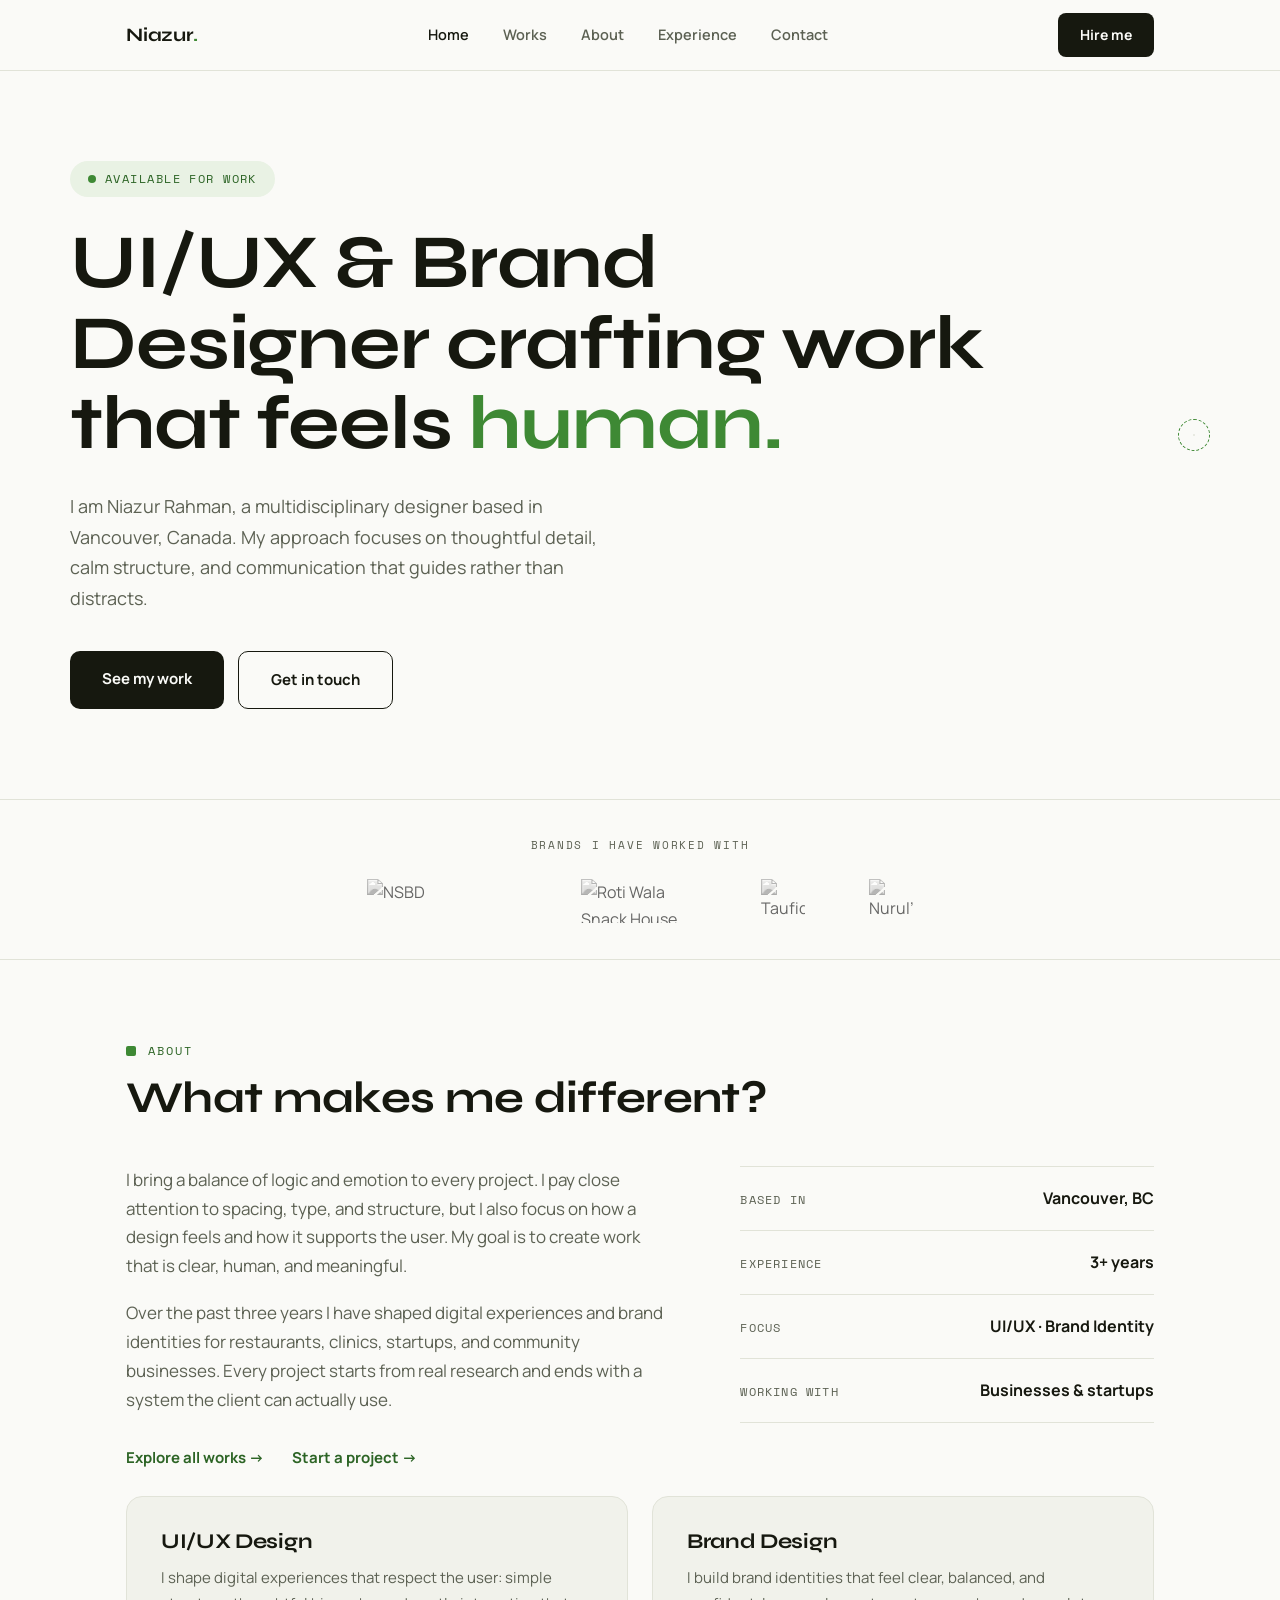
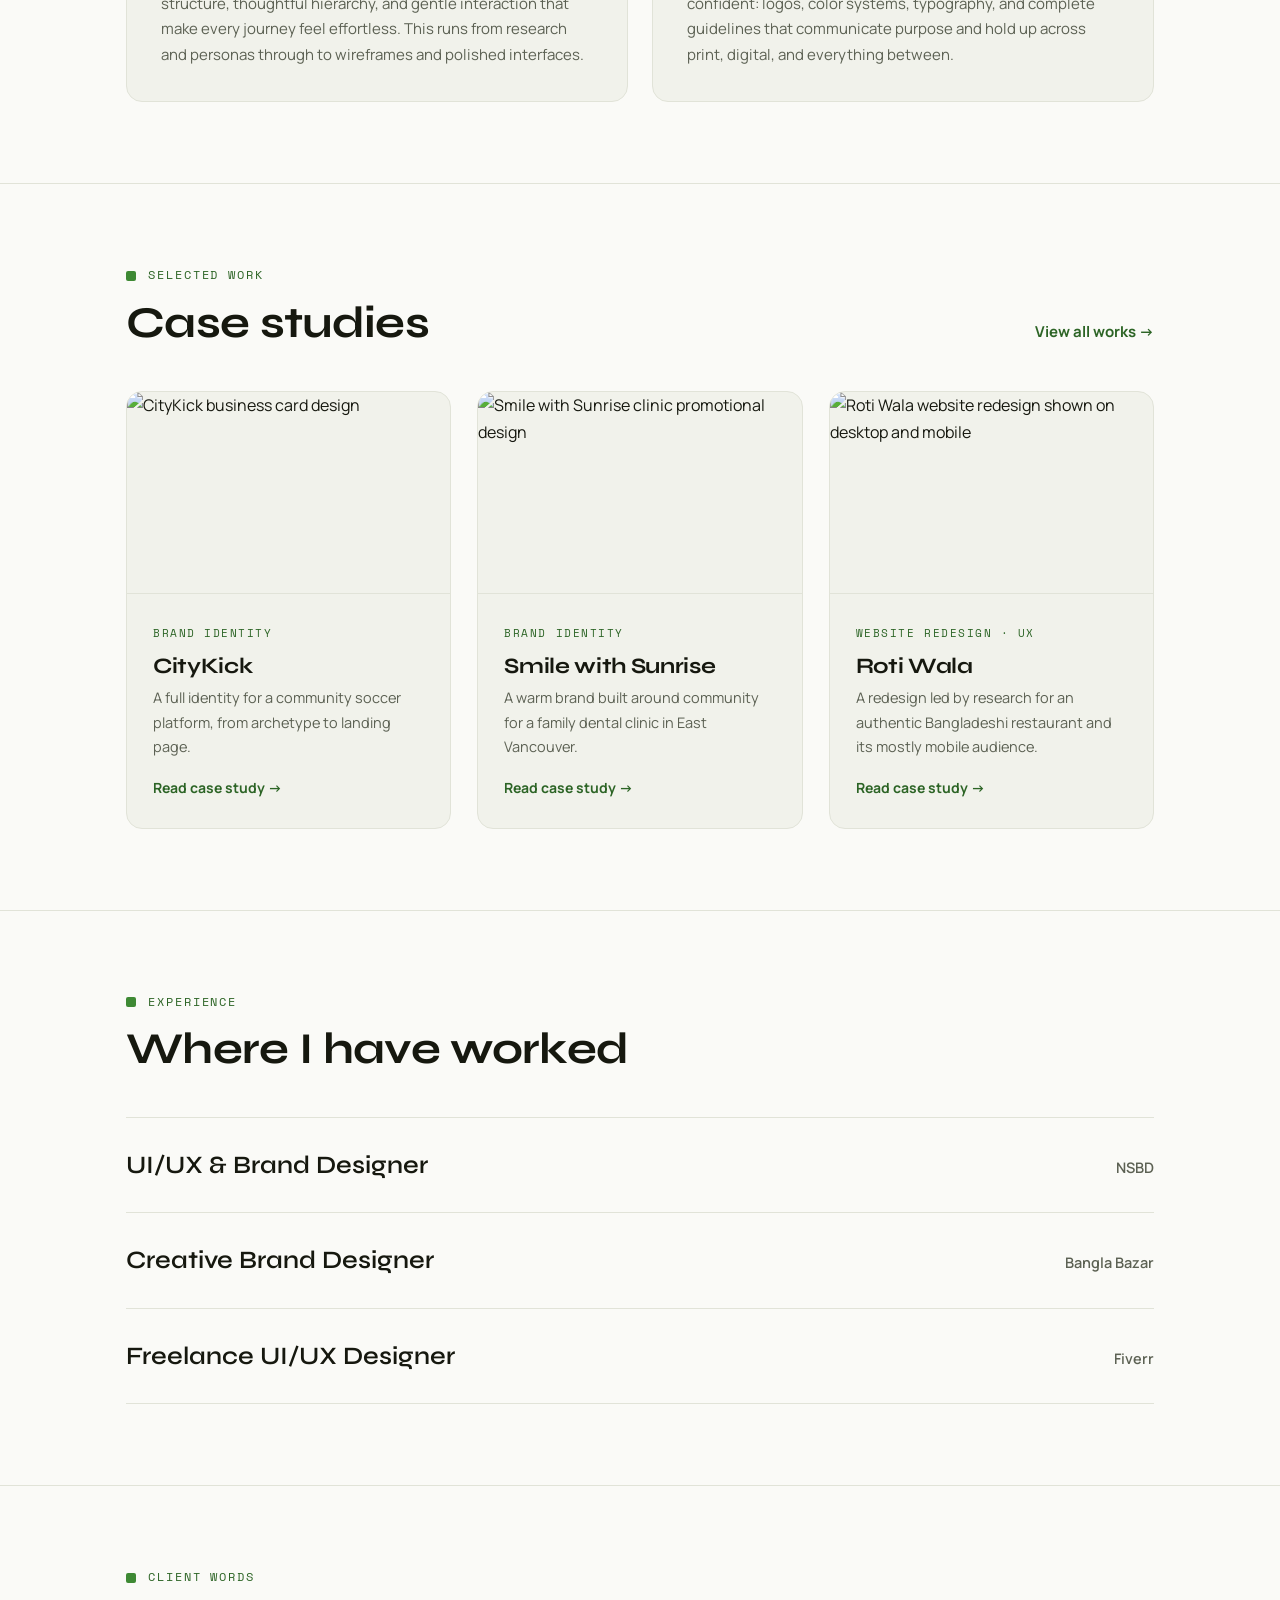
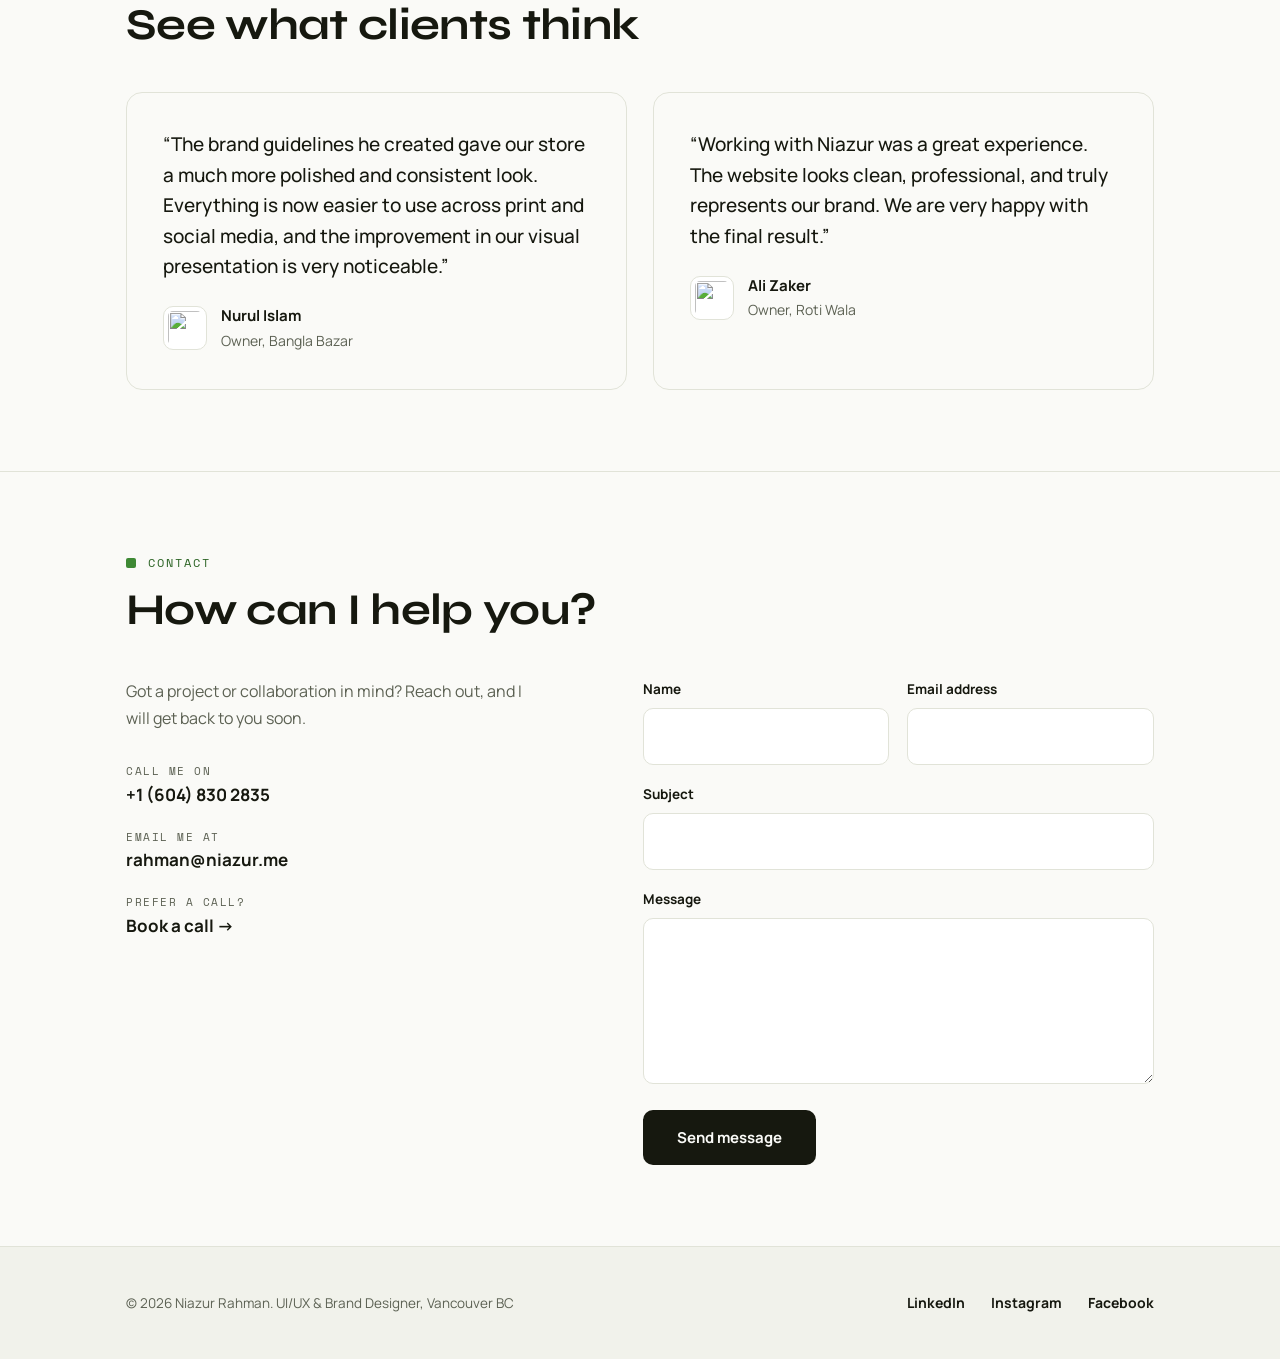
==== index.html @ 3a966906 "Add files via upload" ====
<!DOCTYPE html>
<html lang="en" class="no-js">
<head>
<meta charset="UTF-8">
<meta name="viewport" content="width=device-width, initial-scale=1.0">
<title>Niazur Rahman | UI/UX and Brand Designer in Vancouver</title>
<meta name="description" content="Niazur Rahman is a multidisciplinary designer in Vancouver, Canada, working on brand identity, UI/UX design, and websites for businesses and startups.">
<link rel="canonical" href="https://niazur.me/">
<meta name="theme-color" content="#FAFAF7">

<meta property="og:type" content="website">
<meta property="og:url" content="https://niazur.me/">
<meta property="og:title" content="Niazur Rahman | UI/UX and Brand Designer in Vancouver">
<meta property="og:description" content="Niazur Rahman is a multidisciplinary designer in Vancouver, Canada, working on brand identity, UI/UX design, and websites for businesses and startups.">
<meta property="og:image" content="https://niazur.me/portrait.jpg">
<meta name="twitter:card" content="summary_large_image">

<link rel="icon" href="favicon.svg" type="image/svg+xml">
<link rel="preconnect" href="https://fonts.googleapis.com">
<link rel="preconnect" href="https://fonts.gstatic.com" crossorigin>
<link href="https://fonts.googleapis.com/css2?family=Syne:wght@600;700&family=Manrope:wght@400;500;600;700&family=Space+Mono&display=swap" rel="stylesheet">
<link rel="stylesheet" href="styles.css">
<script>document.documentElement.className=document.documentElement.className.replace('no-js','js');</script>
</head>
<body>

<a class="skip-link" href="#main">Skip to content</a>

<header>
  <div class="wrap nav">
    <a class="logo" href="index.html">Niazur<span>.</span></a>
    <nav aria-label="Main">
      <ul class="nav-links" id="navLinks">
        <li><a href="index.html" aria-current="page">Home</a></li>
        <li><a href="works.html">Works</a></li>
        <li><a href="#about">About</a></li>
        <li><a href="#experience">Experience</a></li>
        <li><a href="#contact">Contact</a></li>
      </ul>
    </nav>
    <a class="nav-cta" href="#contact">Hire me</a>
    <button class="menu-btn" id="menuBtn" type="button" aria-expanded="false" aria-controls="navLinks">Menu</button>
  </div>
</header>

<main id="main">
  <!-- Hero -->
  <div class="hero wrap">
    <div class="hero-grid">
      <div>
        <span class="status"><span class="dot"></span>Available for work</span>
        <h1>UI/UX &amp; Brand Designer crafting work that feels <span class="accent">human.</span></h1>
        <p class="tagline">I am Niazur Rahman, a multidisciplinary designer based in Vancouver, Canada. My approach focuses on thoughtful detail, calm structure, and communication that guides rather than distracts.</p>
        <div class="hero-actions">
          <a class="btn btn-solid" href="#work">See my work</a>
          <a class="btn btn-ghost" href="#contact">Get in touch</a>
        </div>
      </div>
      <div class="portrait-ring reveal">
        <div class="portrait-frame">
          <img src="portrait.jpg" width="800" height="800" alt="Portrait of Niazur Rahman" fetchpriority="high" decoding="async">
        </div>
      </div>
    </div>
  </div>

  <!-- Clients -->
  <div class="clients">
    <div class="wrap">
      <p>Brands I have worked with</p>
      <div class="logo-row">
        <img src="logo-nsbd.png" width="1162" height="168" alt="NSBD" loading="lazy" decoding="async">
        <img src="logo-rotiwala.jpg" width="1600" height="602" alt="Roti Wala Snack House and Caf&eacute;" loading="lazy" decoding="async">
        <img src="logo-taufiq.jpg" width="2048" height="2048" alt="Taufiq Aviation International" loading="lazy" decoding="async">
        <img src="logo-nurul.jpg" width="924" height="924" alt="Nurul&rsquo;s Bangla Cuisine" loading="lazy" decoding="async">
      </div>
    </div>
  </div>

  <!-- About -->
  <section id="about">
    <div class="wrap">
      <span class="label">About</span>
      <div class="section-head"><h2>What makes me different?</h2></div>
      <div class="about-grid reveal">
        <div>
          <p class="body">I bring a balance of logic and emotion to every project. I pay close attention to spacing, type, and structure, but I also focus on how a design feels and how it supports the user. My goal is to create work that is clear, human, and meaningful.</p>
          <p class="body">Over the past three years I have shaped digital experiences and brand identities for restaurants, clinics, startups, and community businesses. Every project starts from real research and ends with a system the client can actually use.</p>
          <div class="about-links">
            <a class="text-link" href="works.html">Explore all works &rarr;</a>
            <a class="text-link" href="#contact">Start a project &rarr;</a>
          </div>
        </div>
        <ul class="fact-list">
          <li><span class="k">Based in</span><span class="v">Vancouver, BC</span></li>
          <li><span class="k">Experience</span><span class="v">3+ years</span></li>
          <li><span class="k">Focus</span><span class="v">UI/UX &middot; Brand Identity</span></li>
          <li><span class="k">Working with</span><span class="v">Businesses &amp; startups</span></li>
        </ul>
      </div>
      <div class="svc-grid reveal">
        <div class="svc">
          <h3>UI/UX Design</h3>
          <p>I shape digital experiences that respect the user: simple structure, thoughtful hierarchy, and gentle interaction that make every journey feel effortless. This runs from research and personas through to wireframes and polished interfaces.</p>
        </div>
        <div class="svc">
          <h3>Brand Design</h3>
          <p>I build brand identities that feel clear, balanced, and confident: logos, color systems, typography, and complete guidelines that communicate purpose and hold up across print, digital, and everything between.</p>
        </div>
      </div>
    </div>
  </section>

  <!-- Work -->
  <section id="work">
    <div class="wrap">
      <span class="label">Selected work</span>
      <div class="section-head">
        <h2>Case studies</h2>
        <a class="text-link" href="works.html">View all works &rarr;</a>
      </div>
      <div class="work-grid reveal">
        <a class="project" href="work-citykick.html">
          <img src="ck-card.jpg" width="936" height="576" alt="CityKick business card design" loading="lazy" decoding="async">
          <div class="info">
            <span class="type">Brand Identity</span>
            <h3>CityKick</h3>
            <p>A full identity for a community soccer platform, from archetype to landing page.</p>
            <span class="go">Read case study &rarr;</span>
          </div>
        </a>
        <a class="project" href="work-smile-with-sunrise.html">
          <img src="sw-use.jpg" width="936" height="576" alt="Smile with Sunrise clinic promotional design" loading="lazy" decoding="async">
          <div class="info">
            <span class="type">Brand Identity</span>
            <h3>Smile with Sunrise</h3>
            <p>A warm brand built around community for a family dental clinic in East Vancouver.</p>
            <span class="go">Read case study &rarr;</span>
          </div>
        </a>
        <a class="project" href="work-rotiwala.html">
          <img src="rw-home.jpg" width="1280" height="1024" alt="Roti Wala website redesign shown on desktop and mobile" loading="lazy" decoding="async">
          <div class="info">
            <span class="type">Website Redesign &middot; UX</span>
            <h3>Roti Wala</h3>
            <p>A redesign led by research for an authentic Bangladeshi restaurant and its mostly mobile audience.</p>
            <span class="go">Read case study &rarr;</span>
          </div>
        </a>
      </div>
    </div>
  </section>

  <!-- Experience -->
  <section id="experience">
    <div class="wrap">
      <span class="label">Experience</span>
      <div class="section-head"><h2>Where I have worked</h2></div>
      <ul class="xp-list reveal">
        <li>
          <span class="xp-role">UI/UX &amp; Brand Designer</span>
          <span class="xp-org">NSBD</span>
        </li>
        <li>
          <span class="xp-role">Creative Brand Designer</span>
          <span class="xp-org">Bangla Bazar</span>
        </li>
        <li>
          <span class="xp-role">Freelance UI/UX Designer</span>
          <span class="xp-org">Fiverr</span>
        </li>
      </ul>
    </div>
  </section>

  <!-- Testimonials -->
  <section id="testimonials">
    <div class="wrap">
      <span class="label">Client words</span>
      <div class="section-head"><h2>See what clients think</h2></div>
      <div class="quote-grid reveal">
        <figure class="quote">
          <blockquote>&ldquo;The brand guidelines he created gave our store a much more polished and consistent look. Everything is now easier to use across print and social media, and the improvement in our visual presentation is very noticeable.&rdquo;</blockquote>
          <figcaption class="who">
            <img src="logo-nurul.jpg" width="924" height="924" alt="" loading="lazy" decoding="async">
            <p><strong>Nurul Islam</strong>Owner, Bangla Bazar</p>
          </figcaption>
        </figure>
        <figure class="quote">
          <blockquote>&ldquo;Working with Niazur was a great experience. The website looks clean, professional, and truly represents our brand. We are very happy with the final result.&rdquo;</blockquote>
          <figcaption class="who">
            <img src="logo-rotiwala.jpg" width="1600" height="602" alt="" loading="lazy" decoding="async">
            <p><strong>Ali Zaker</strong>Owner, Roti Wala</p>
          </figcaption>
        </figure>
      </div>
    </div>
  </section>

  <!-- Contact -->
  <section id="contact">
    <div class="wrap">
      <span class="label">Contact</span>
      <div class="section-head"><h2>How can I help you?</h2></div>
      <div class="contact-grid reveal">
        <div class="contact-info">
          <p>Got a project or collaboration in mind? Reach out, and I will get back to you soon.</p>
          <dl>
            <div>
              <dt>Call me on</dt>
              <dd><a href="tel:+16048302835">+1 (604) 830 2835</a></dd>
            </div>
            <div>
              <dt>Email me at</dt>
              <dd><a href="mailto:rahman@niazur.me">rahman@niazur.me</a></dd>
            </div>
            <div>
              <dt>Prefer a call?</dt>
              <dd><a href="mailto:rahman@niazur.me?subject=Booking%20a%20call">Book a call &rarr;</a></dd>
            </div>
          </dl>
        </div>
        <form id="contactForm" action="https://formsubmit.co/rahman@niazur.me" method="POST">
          <input type="hidden" name="_subject" value="New message from niazur.me">
          <input type="hidden" name="_captcha" value="false">
          <input type="hidden" name="_template" value="table">
          <input type="hidden" name="_next" value="https://niazur.me/thanks.html">
          <div class="hp" aria-hidden="true">
            <label for="company">Leave this field empty</label>
            <input id="company" type="text" name="_honey" tabindex="-1" autocomplete="off">
          </div>
          <div class="form-row">
            <div class="field">
              <label for="name">Name</label>
              <input id="name" name="name" type="text" required autocomplete="name">
            </div>
            <div class="field">
              <label for="email">Email address</label>
              <input id="email" name="email" type="email" required autocomplete="email">
            </div>
          </div>
          <div class="field">
            <label for="subject">Subject</label>
            <input id="subject" name="subject" type="text" autocomplete="off">
          </div>
          <div class="field">
            <label for="message">Message</label>
            <textarea id="message" name="message" rows="5" required></textarea>
          </div>
          <button type="submit">Send message</button>
          <p class="form-note" role="status" aria-live="polite"></p>
        </form>
      </div>
    </div>
  </section>
</main>

<footer>
  <div class="wrap foot">
    <p class="small">&copy; 2026 Niazur Rahman. UI/UX &amp; Brand Designer, Vancouver BC</p>
    <ul class="socials">
      <li><a href="https://www.linkedin.com/in/niazur" target="_blank" rel="noopener">LinkedIn</a></li>
      <li><a href="https://www.instagram.com/niaz_raahman/" target="_blank" rel="noopener">Instagram</a></li>
      <li><a href="https://www.facebook.com/niazur.rahman.n" target="_blank" rel="noopener">Facebook</a></li>
    </ul>
  </div>
</footer>

<script type="application/ld+json">
{
  "@context": "https://schema.org",
  "@type": "Person",
  "name": "Niazur Rahman",
  "jobTitle": "UI/UX and Brand Designer",
  "url": "https://niazur.me/",
  "image": "https://niazur.me/portrait.jpg",
  "email": "mailto:rahman@niazur.me",
  "telephone": "+16048302835",
  "address": {
    "@type": "PostalAddress",
    "addressLocality": "Vancouver",
    "addressRegion": "BC",
    "addressCountry": "CA"
  },
  "sameAs": [
    "https://www.linkedin.com/in/niazur",
    "https://www.instagram.com/niaz_raahman/",
    "https://www.facebook.com/niazur.rahman.n"
  ]
}
</script>

<script src="main.js" defer></script>
</body>
</html>
---- styles.css ----
/* ============================================================
   Niazur Rahman, portfolio
   Palette derived from personal brand (green + deep ink)
   ============================================================ */
:root{
  --bg:        #FAFAF7;
  --surface:   #F1F2EB;
  --ink:       #16180F;
  --muted:     #5C6153;
  --green:     #3E8934;
  --green-ink: #2C6425;
  --green-soft:#E9F2E4;
  --line:      #E1E3D8;
  --max: 1140px;
  --pad: clamp(20px, 5vw, 56px);
  --header-h: 70px;
}

*{ margin:0; padding:0; box-sizing:border-box; }
html{ scroll-behavior:smooth; -webkit-text-size-adjust:100%; }
@media (prefers-reduced-motion: reduce){
  html{ scroll-behavior:auto; }
  *, *::before, *::after{ animation-duration:.01ms !important; transition-duration:.01ms !important; }
}

body{
  background:var(--bg);
  color:var(--ink);
  font-family:"Manrope", system-ui, sans-serif;
  font-size:16px;
  line-height:1.7;
  -webkit-font-smoothing:antialiased;
}
::selection{ background:var(--green); color:#fff; }
img{ max-width:100%; height:auto; display:block; }
a{ color:inherit; }
:focus-visible{ outline:2px solid var(--green); outline-offset:2px; border-radius:2px; }

h1,h2,h3{
  font-family:"Syne", system-ui, sans-serif;
  font-weight:700;
  line-height:1.06;
  letter-spacing:-0.015em;
  text-wrap:balance;
}

/* Anchor targets clear the sticky header */
[id]{ scroll-margin-top:calc(var(--header-h) + 18px); }

.wrap{ max-width:var(--max); margin:0 auto; padding-left:var(--pad); padding-right:var(--pad); }

.skip-link{
  position:absolute; left:-9999px; top:0; z-index:100;
  background:var(--ink); color:var(--bg); font-weight:700; font-size:14px;
  padding:12px 20px; border-radius:0 0 8px 0; text-decoration:none;
}
.skip-link:focus{ left:0; }

.label{
  font-family:"Space Mono", monospace;
  font-size:12px;
  letter-spacing:0.16em;
  text-transform:uppercase;
  color:var(--green-ink);
  display:flex; align-items:center; gap:12px;
}
.label::before{ content:""; width:10px; height:10px; background:var(--green); border-radius:2px; flex:none; }

/* ---------- Header ---------- */
header{
  position:sticky; top:0; z-index:50;
  background:rgba(250,250,247,.92);
  backdrop-filter:blur(10px);
  border-bottom:1px solid var(--line);
}
.nav{ display:flex; align-items:center; justify-content:space-between; height:var(--header-h); gap:20px; }
.logo{
  font-family:"Syne", sans-serif; font-weight:700; font-size:19px;
  text-decoration:none; letter-spacing:-0.01em;
}
.logo span{ color:var(--green); }
.nav-links{ display:flex; gap:34px; list-style:none; align-items:center; }
.nav-links a{
  text-decoration:none; font-size:14.5px; font-weight:600; color:var(--muted);
  transition:color .2s;
}
.nav-links a:hover, .nav-links a:focus-visible, .nav-links a[aria-current="page"]{ color:var(--ink); }
.nav-cta{
  font-size:14px; font-weight:700; text-decoration:none;
  background:var(--ink); color:var(--bg);
  padding:10px 22px; border-radius:8px;
  transition:background .2s;
}
.nav-cta:hover, .nav-cta:focus-visible{ background:var(--green-ink); }
.menu-btn{
  display:none; background:none; border:1.5px solid var(--ink); border-radius:8px;
  padding:8px 16px; font-family:"Space Mono", monospace; font-size:12px;
  letter-spacing:.1em; text-transform:uppercase; cursor:pointer; color:var(--ink);
}
@media (max-width: 860px){
  .nav-links, .nav-cta{ display:none; }
  .menu-btn{ display:block; }
  .nav-links.open{
    display:flex; flex-direction:column; align-items:stretch; gap:0;
    position:absolute; top:var(--header-h); left:0; right:0;
    background:var(--bg); border-bottom:1px solid var(--line);
    box-shadow:0 16px 32px rgba(22,24,15,.06);
  }
  .nav-links.open li{ border-top:1px solid var(--line); }
  .nav-links.open a{ display:block; padding:18px var(--pad); font-size:16px; color:var(--ink); }
}

/* ---------- Buttons & links ---------- */
.btn{
  display:inline-block; text-decoration:none; font-size:15px; font-weight:700;
  padding:15px 32px; border-radius:10px; transition:background .2s, color .2s, transform .15s;
}
.btn-solid{ background:var(--ink); color:var(--bg); }
.btn-solid:hover, .btn-solid:focus-visible{ background:var(--green-ink); }
.btn-ghost{ border:1.5px solid var(--ink); color:var(--ink); }
.btn-ghost:hover, .btn-ghost:focus-visible{ background:var(--ink); color:var(--bg); }
.text-link{
  font-weight:700; font-size:15px; text-decoration:none; color:var(--green-ink);
}
.text-link:hover, .text-link:focus-visible{ text-decoration:underline; text-underline-offset:4px; }

/* ---------- Hero (home) ---------- */
.hero{ padding:clamp(64px, 10vh, 120px) 0; }
.hero-grid{
  display:grid; grid-template-columns: 1.5fr auto; gap:clamp(36px,6vw,80px);
  align-items:center;
}
.status{
  display:inline-flex; align-items:center; gap:9px;
  font-family:"Space Mono", monospace; font-size:12px; letter-spacing:.12em; text-transform:uppercase;
  color:var(--green-ink); background:var(--green-soft);
  border-radius:999px; padding:8px 18px; margin-bottom:26px;
}
.status .dot{ width:8px; height:8px; border-radius:50%; background:var(--green); animation:pulse 2.4s infinite; }
@keyframes pulse{ 0%,100%{opacity:1} 50%{opacity:.35} }
.hero h1{ font-size:clamp(40px, 6.4vw, 76px); }
.hero h1 .accent{ color:var(--green); }
.hero .tagline{
  margin-top:26px; max-width:50ch; font-size:clamp(16px,1.6vw,18px); color:var(--muted);
}
.hero-actions{ margin-top:38px; display:flex; gap:14px; flex-wrap:wrap; }
.portrait-frame{
  position:relative;
  width:min(100%, 280px); aspect-ratio:1/1; flex:none;
  border-radius:50%; overflow:hidden;
  background:var(--green-soft); border:1px solid var(--line);
}
.portrait-frame img{
  position:absolute; inset:0; width:100%; height:100%;
  object-fit:cover; border-radius:50%;
}
.portrait-ring{
  position:relative; justify-self:center; align-self:center;
  margin-inline:auto; padding:14px;
  border-radius:50%; border:1.5px dashed var(--green);
}
@media (max-width: 860px){
  .hero-grid{ grid-template-columns:1fr; }
  .portrait-ring{ grid-row:1; }
  .portrait-frame{ width:min(52vw, 220px); }
}

/* ---------- Sections ---------- */
section{ padding:clamp(60px, 9vh, 110px) 0; border-top:1px solid var(--line); }
.section-head{ display:flex; align-items:baseline; justify-content:space-between; gap:24px; flex-wrap:wrap; margin-bottom:44px; }
.section-head h2{ font-size:clamp(28px,3.6vw,44px); margin-top:14px; }

/* ---------- Client logos ---------- */
.clients{ padding:36px 0; border-top:1px solid var(--line); }
.clients p{
  font-family:"Space Mono", monospace; font-size:11px; letter-spacing:.16em;
  text-transform:uppercase; color:var(--muted); text-align:center; margin-bottom:24px;
}
.logo-row{
  display:flex; justify-content:center; align-items:center; gap:clamp(28px,5vw,64px); flex-wrap:wrap;
}
.logo-row img{
  height:44px; width:auto; max-width:150px; object-fit:contain;
  filter:grayscale(1); opacity:.65; transition:filter .25s, opacity .25s;
}
.logo-row img:hover{ filter:none; opacity:1; }
/* Touch devices never hover, so show the logos as they are */
@media (hover: none){
  .logo-row img{ filter:none; opacity:.9; }
}

/* ---------- About ---------- */
.about-grid{ display:grid; grid-template-columns: 1.3fr 1fr; gap:clamp(36px,6vw,80px); align-items:start; }
.about-grid .body{ color:var(--muted); max-width:58ch; font-size:17px; }
.about-grid .body + .body{ margin-top:18px; }
.about-links{ margin-top:30px; display:flex; gap:28px; flex-wrap:wrap; }
.fact-list{ list-style:none; border-top:1px solid var(--line); }
.fact-list li{
  display:flex; justify-content:space-between; gap:16px; align-items:baseline;
  padding:18px 0; border-bottom:1px solid var(--line);
}
.fact-list .k{ font-family:"Space Mono", monospace; font-size:12px; letter-spacing:.1em; text-transform:uppercase; color:var(--muted); }
.fact-list .v{ font-weight:700; text-align:right; }
@media (max-width: 860px){ .about-grid{ grid-template-columns:1fr; } }

/* ---------- Services ---------- */
.svc-grid{ display:grid; grid-template-columns:1fr 1fr; gap:24px; margin-top:26px; }
.svc{
  background:var(--surface); border:1px solid var(--line); border-radius:16px; padding:34px;
}
.svc h3{ font-size:21px; margin-bottom:12px; }
.svc p{ font-size:15px; color:var(--muted); }
@media (max-width: 720px){ .svc-grid{ grid-template-columns:1fr; } }

/* ---------- Experience ---------- */
.xp-list{ list-style:none; border-top:1px solid var(--line); }
.xp-list li{
  display:grid; grid-template-columns: 1fr auto; gap:8px 24px; align-items:baseline;
  padding:26px 0; border-bottom:1px solid var(--line);
}
.xp-role{ font-family:"Syne", sans-serif; font-weight:600; font-size:clamp(19px,2.4vw,25px); }
.xp-org{ font-size:14.5px; color:var(--muted); font-weight:600; }

/* ---------- Work ---------- */
.work-grid{ display:grid; grid-template-columns:repeat(3, 1fr); gap:26px; }
.project{
  text-decoration:none; display:flex; flex-direction:column;
  background:var(--surface); border:1px solid var(--line); border-radius:16px; overflow:hidden;
  transition:transform .18s ease, box-shadow .18s ease;
}
.project:hover, .project:focus-visible{
  transform:translateY(-5px);
  box-shadow:0 18px 40px rgba(22,24,15,.08);
}
.project img{ aspect-ratio:16/10; object-fit:cover; object-position:top; width:100%; height:auto; border-bottom:1px solid var(--line); }
.project .info{ padding:24px 26px 28px; }
.project .type{
  font-family:"Space Mono", monospace; font-size:11px; letter-spacing:.14em;
  text-transform:uppercase; color:var(--green-ink);
}
.project h3{ margin-top:10px; font-size:22px; }
.project p{ margin-top:8px; font-size:14.5px; color:var(--muted); }
.project .go{ margin-top:16px; font-weight:700; font-size:14px; color:var(--green-ink); display:block; }
@media (max-width: 960px){ .work-grid{ grid-template-columns:1fr; } .project img{ aspect-ratio:16/8; } }

/* ---------- Testimonials ---------- */
.quote-grid{ display:grid; grid-template-columns:1fr 1fr; gap:26px; }
.quote{
  border:1px solid var(--line); border-radius:16px; padding:36px;
  display:flex; flex-direction:column; gap:22px; background:var(--bg);
}
.quote blockquote{ font-size:clamp(16.5px,1.8vw,19px); line-height:1.6; font-weight:500; }
.quote .who{ display:flex; align-items:center; gap:14px; }
.quote .who img{ width:44px; height:44px; border-radius:10px; object-fit:contain; background:#fff; border:1px solid var(--line); padding:4px; flex:none; }
.quote .who p{ font-size:14px; color:var(--muted); }
.quote .who strong{ display:block; color:var(--ink); font-size:15px; }
@media (max-width: 720px){ .quote-grid{ grid-template-columns:1fr; } }

/* ---------- Contact ---------- */
.contact-grid{ display:grid; grid-template-columns: 1fr 1.15fr; gap:clamp(36px,6vw,72px); }
.contact-info p{ color:var(--muted); max-width:42ch; }
.contact-info dl{ margin-top:30px; display:grid; gap:18px; }
.contact-info dt{
  font-family:"Space Mono", monospace; font-size:11px; letter-spacing:.14em;
  text-transform:uppercase; color:var(--muted);
}
.contact-info dd a{ text-decoration:none; font-size:17px; font-weight:700; }
.contact-info dd a:hover{ color:var(--green-ink); }
form{ display:grid; gap:18px; }
.field label{
  display:block; font-size:13.5px; font-weight:700; margin-bottom:7px;
}
.field input, .field textarea{
  width:100%; background:#fff; border:1px solid var(--line); border-radius:10px;
  padding:14px 16px; font:inherit; color:var(--ink);
}
.field textarea{ resize:vertical; min-height:120px; }
.field input:focus, .field textarea:focus{
  outline:2px solid var(--green); outline-offset:1px; border-color:var(--green);
}
.form-row{ display:grid; grid-template-columns:1fr 1fr; gap:18px; }
form button{
  justify-self:start; cursor:pointer; border:none; font:inherit; font-weight:700; font-size:15px;
  background:var(--ink); color:var(--bg); padding:15px 34px; border-radius:10px;
  transition:background .2s;
}
form button:hover, form button:focus-visible{ background:var(--green-ink); }
.form-note{ font-size:13.5px; color:var(--green-ink); font-weight:600; }
.form-note:empty{ display:none; }
.hp{ position:absolute; left:-9999px; width:1px; height:1px; overflow:hidden; }
@media (max-width: 860px){
  .contact-grid{ grid-template-columns:1fr; }
  .form-row{ grid-template-columns:1fr; }
}

/* ---------- Footer ---------- */
footer{ border-top:1px solid var(--line); background:var(--surface); padding:42px 0; }
.foot{ display:flex; justify-content:space-between; align-items:center; gap:20px; flex-wrap:wrap; }
.foot .small{ font-size:13.5px; color:var(--muted); }
.socials{ display:flex; gap:26px; list-style:none; }
.socials a{ text-decoration:none; font-size:14px; font-weight:700; }
.socials a:hover{ color:var(--green-ink); }

/* ---------- Case study pages ---------- */
.case-hero{ padding:clamp(56px,9vh,100px) 0 clamp(40px,6vh,64px); }
.case-hero h1{ font-size:clamp(36px,5.6vw,66px); margin-top:16px; max-width:18ch; }
.case-hero .intro{ margin-top:24px; max-width:62ch; font-size:clamp(16px,1.7vw,18.5px); color:var(--muted); }
.case-meta{
  margin-top:40px; display:grid; grid-template-columns:repeat(4, auto); gap:16px clamp(28px,5vw,72px);
  border-top:1px solid var(--line); border-bottom:1px solid var(--line); padding:22px 0;
  justify-content:start;
}
.case-meta .k{ font-family:"Space Mono", monospace; font-size:11px; letter-spacing:.14em; text-transform:uppercase; color:var(--muted); }
.case-meta .v{ font-weight:700; font-size:15px; margin-top:4px; }
@media (max-width: 720px){ .case-meta{ grid-template-columns:1fr 1fr; } }

.case-body{ padding:clamp(40px,6vh,72px) 0; border-top:none; }
.case-section{ margin-bottom:clamp(48px,7vh,80px); }
.case-section h2{ font-size:clamp(24px,3vw,34px); margin-bottom:18px; }
.case-section p{ color:var(--muted); max-width:70ch; font-size:16.5px; }
.case-section p + p{ margin-top:14px; }
.case-gallery{ margin-top:28px; display:grid; grid-template-columns:1fr 1fr; gap:22px; }
.case-gallery figure{
  border:1px solid var(--line); border-radius:14px; overflow:hidden; background:#fff;
}
.case-gallery img{ width:100%; height:auto; }
.case-gallery figcaption{
  font-family:"Space Mono", monospace; font-size:11.5px; letter-spacing:.08em;
  color:var(--muted); padding:12px 16px; border-top:1px solid var(--line);
}
.case-gallery .full{ grid-column:1 / -1; }
@media (max-width: 720px){ .case-gallery{ grid-template-columns:1fr; } }

.pdf-link{ margin-top:26px; }

.case-nav{
  display:flex; justify-content:space-between; gap:16px; flex-wrap:wrap;
  border-top:1px solid var(--line); padding:34px 0 8px;
}
.case-nav a{ text-decoration:none; font-weight:700; }
.case-nav a:hover{ color:var(--green-ink); }
.case-nav a.next{ text-align:right; margin-left:auto; }
.case-nav .dir{
  display:block; font-family:"Space Mono", monospace; font-size:11px;
  letter-spacing:.14em; text-transform:uppercase; color:var(--muted); margin-bottom:6px; font-weight:400;
}

/* ---------- Simple message pages (thanks, not found) ---------- */
.msg{ padding:clamp(80px,14vh,160px) 0; text-align:center; }
.msg h1{ font-size:clamp(32px,5vw,56px); margin:18px 0 20px; }
.msg p{ color:var(--muted); max-width:52ch; margin:0 auto 32px; }
.msg .label{ justify-content:center; }

/* ---------- Reveal on scroll ----------
   Only hidden once scripting is confirmed, so if the script fails to load the
   page still renders every section at full opacity. */
html:not(.no-js) .reveal{ opacity:0; transform:translateY(12px); transition:opacity .4s ease, transform .4s ease; }
html:not(.no-js) .reveal.in{ opacity:1; transform:none; }
@media (prefers-reduced-motion: reduce){ html:not(.no-js) .reveal{ opacity:1; transform:none; } }

/* ---------- Print ---------- */
@media print{
  header, footer, .case-nav, .hero-actions, .menu-btn, form, .skip-link{ display:none !important; }
  body{ background:#fff; color:#000; font-size:11pt; }
  .reveal{ opacity:1 !important; transform:none !important; }
  .case-gallery{ grid-template-columns:1fr 1fr; }
  a[href^="http"]::after{ content:" (" attr(href) ")"; font-size:9pt; color:#555; }
  section{ border:none; page-break-inside:avoid; }
}

/* ---------- Utility pages (404, thanks) ---------- */
.msg{
  padding:clamp(80px,16vh,160px) 0;
  display:flex; flex-direction:column; align-items:flex-start; gap:20px;
  min-height:52vh;
}
.msg h1{ font-size:clamp(34px,5.2vw,58px); max-width:16ch; }
.msg p{ color:var(--muted); max-width:52ch; font-size:17px; }
.msg .btn{ margin-top:10px; }
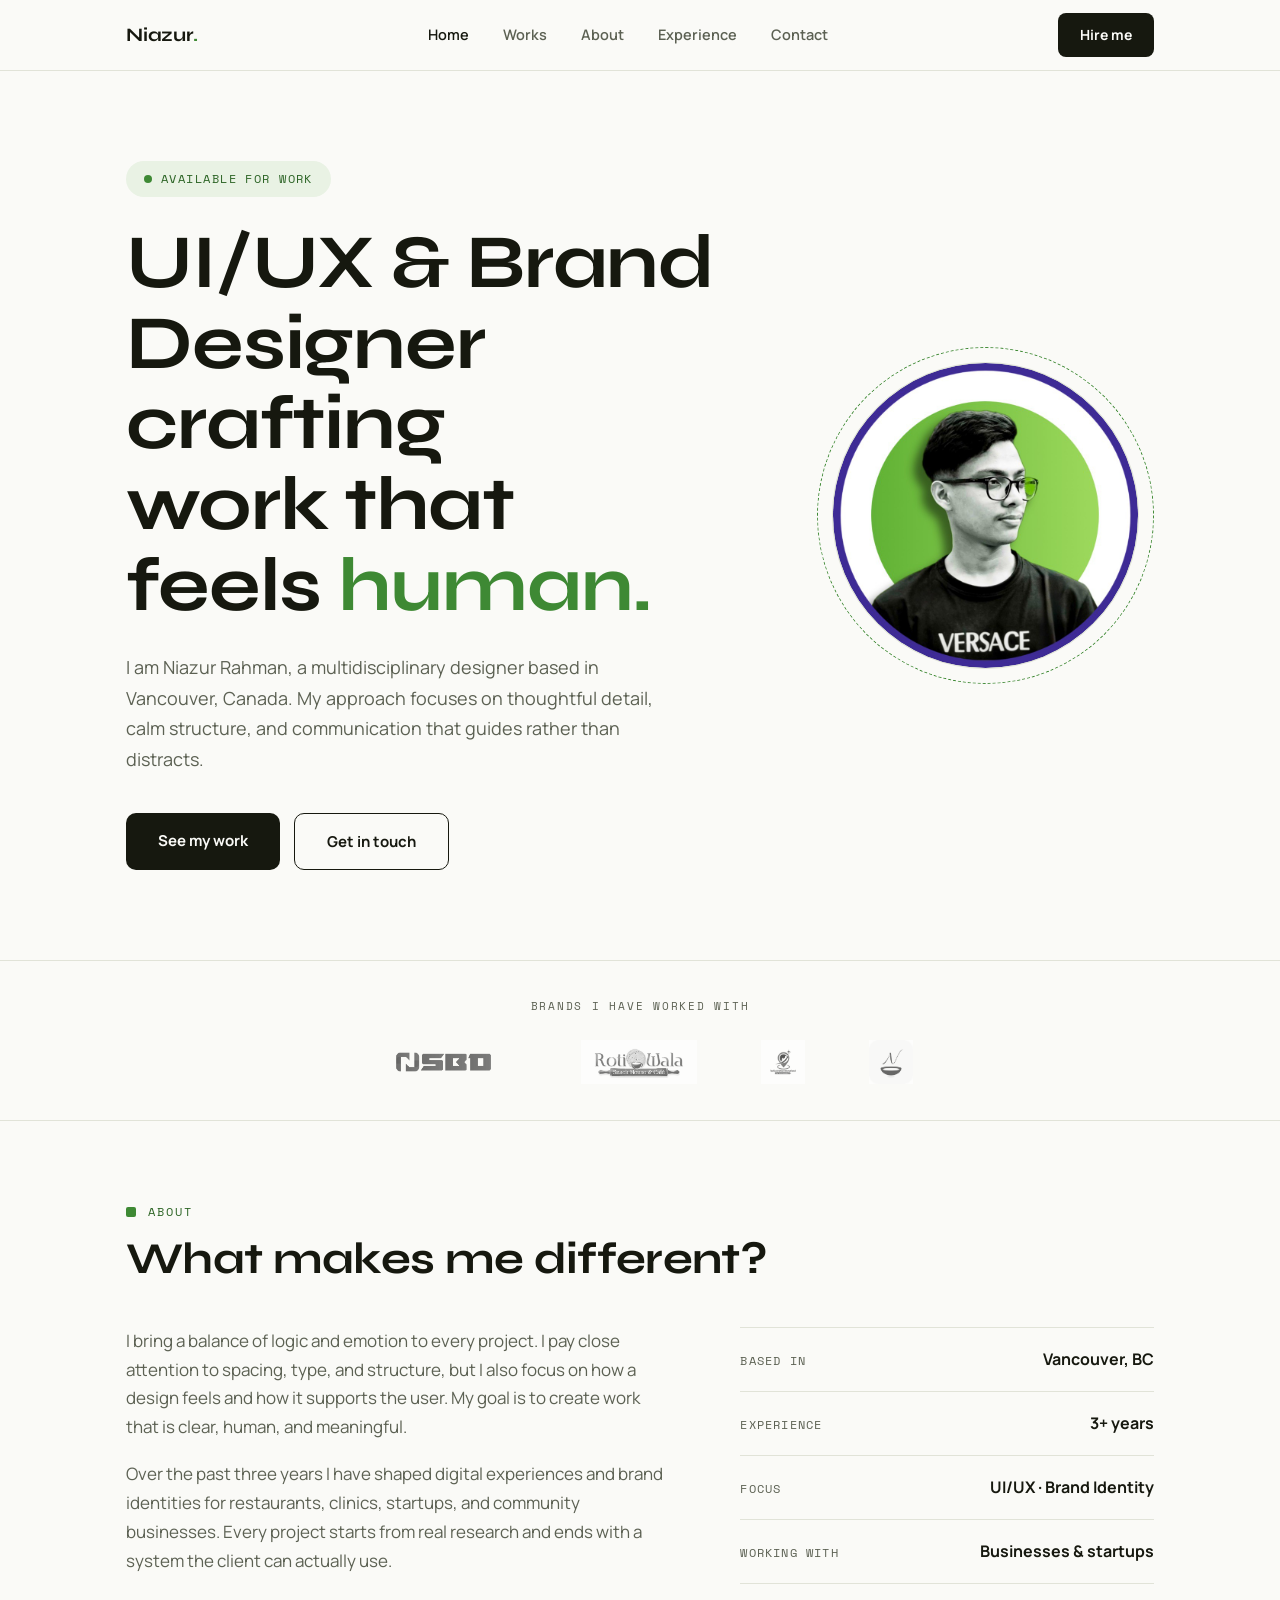
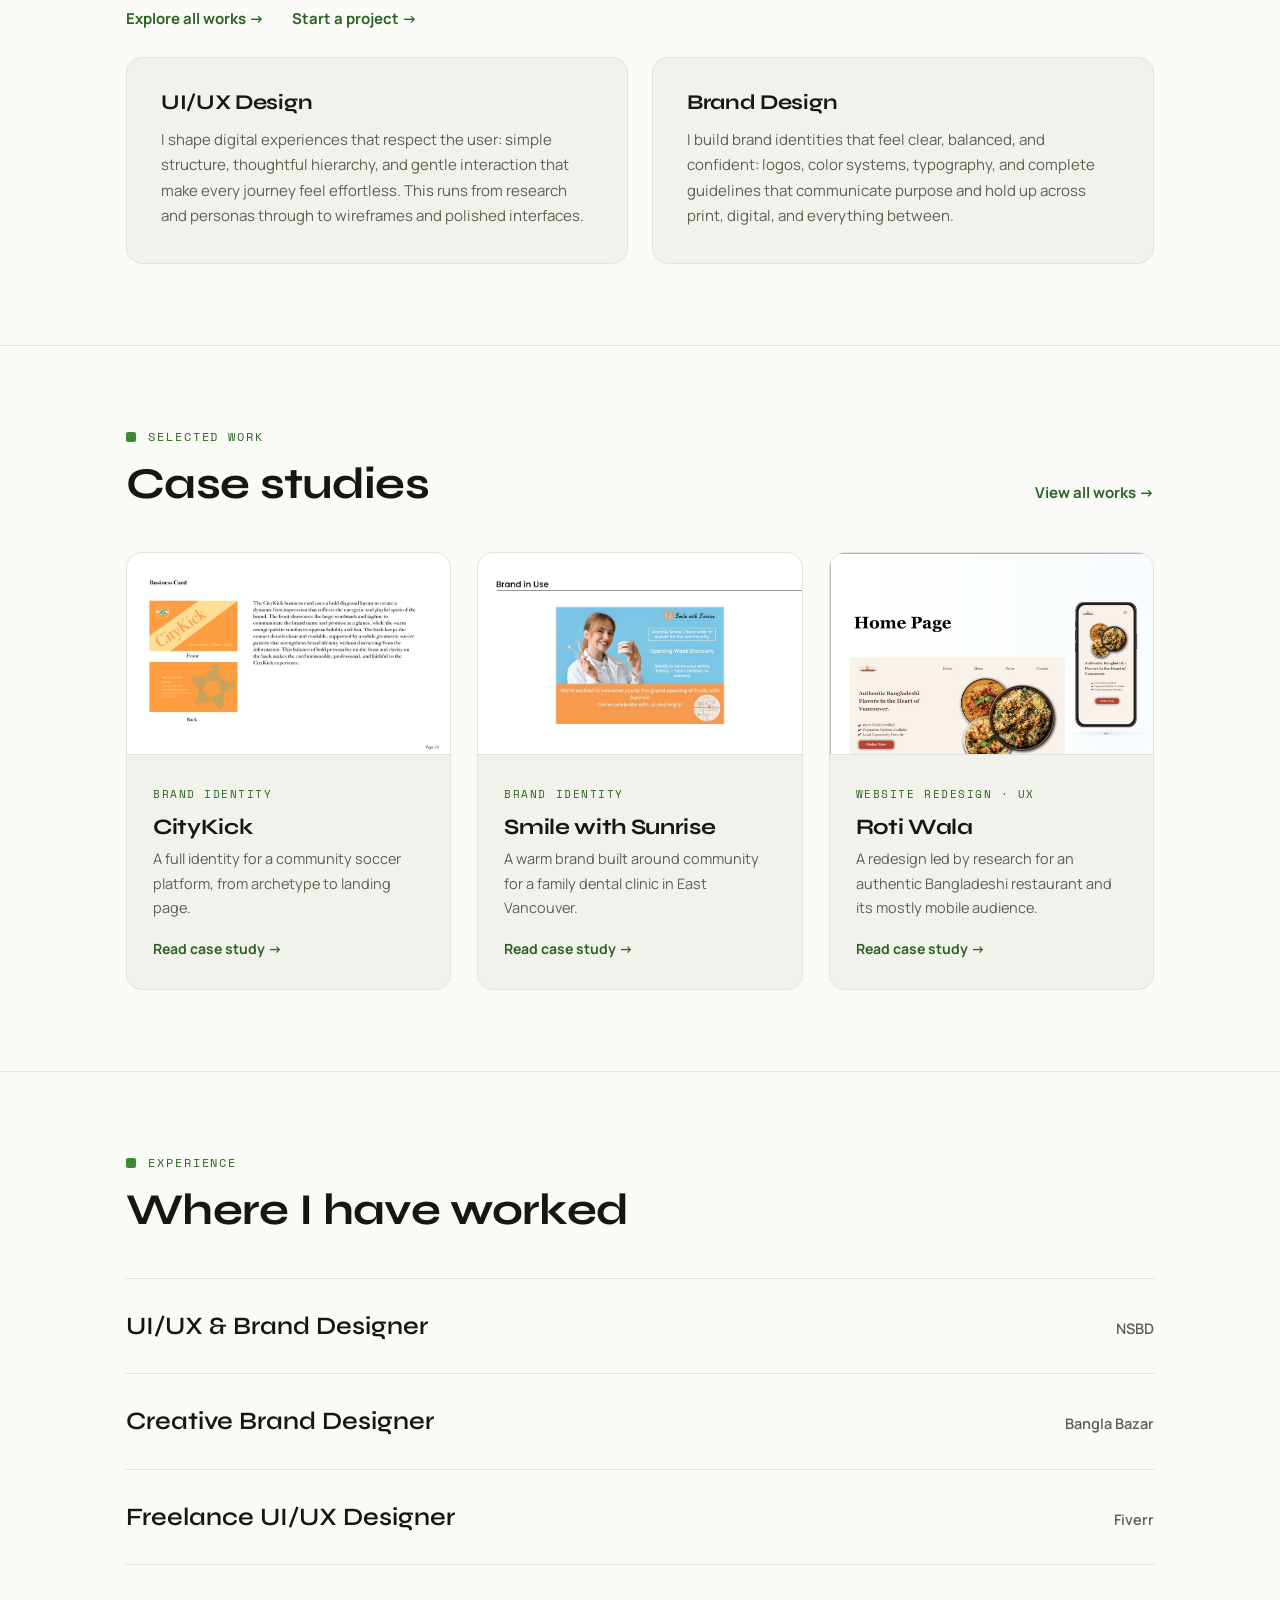
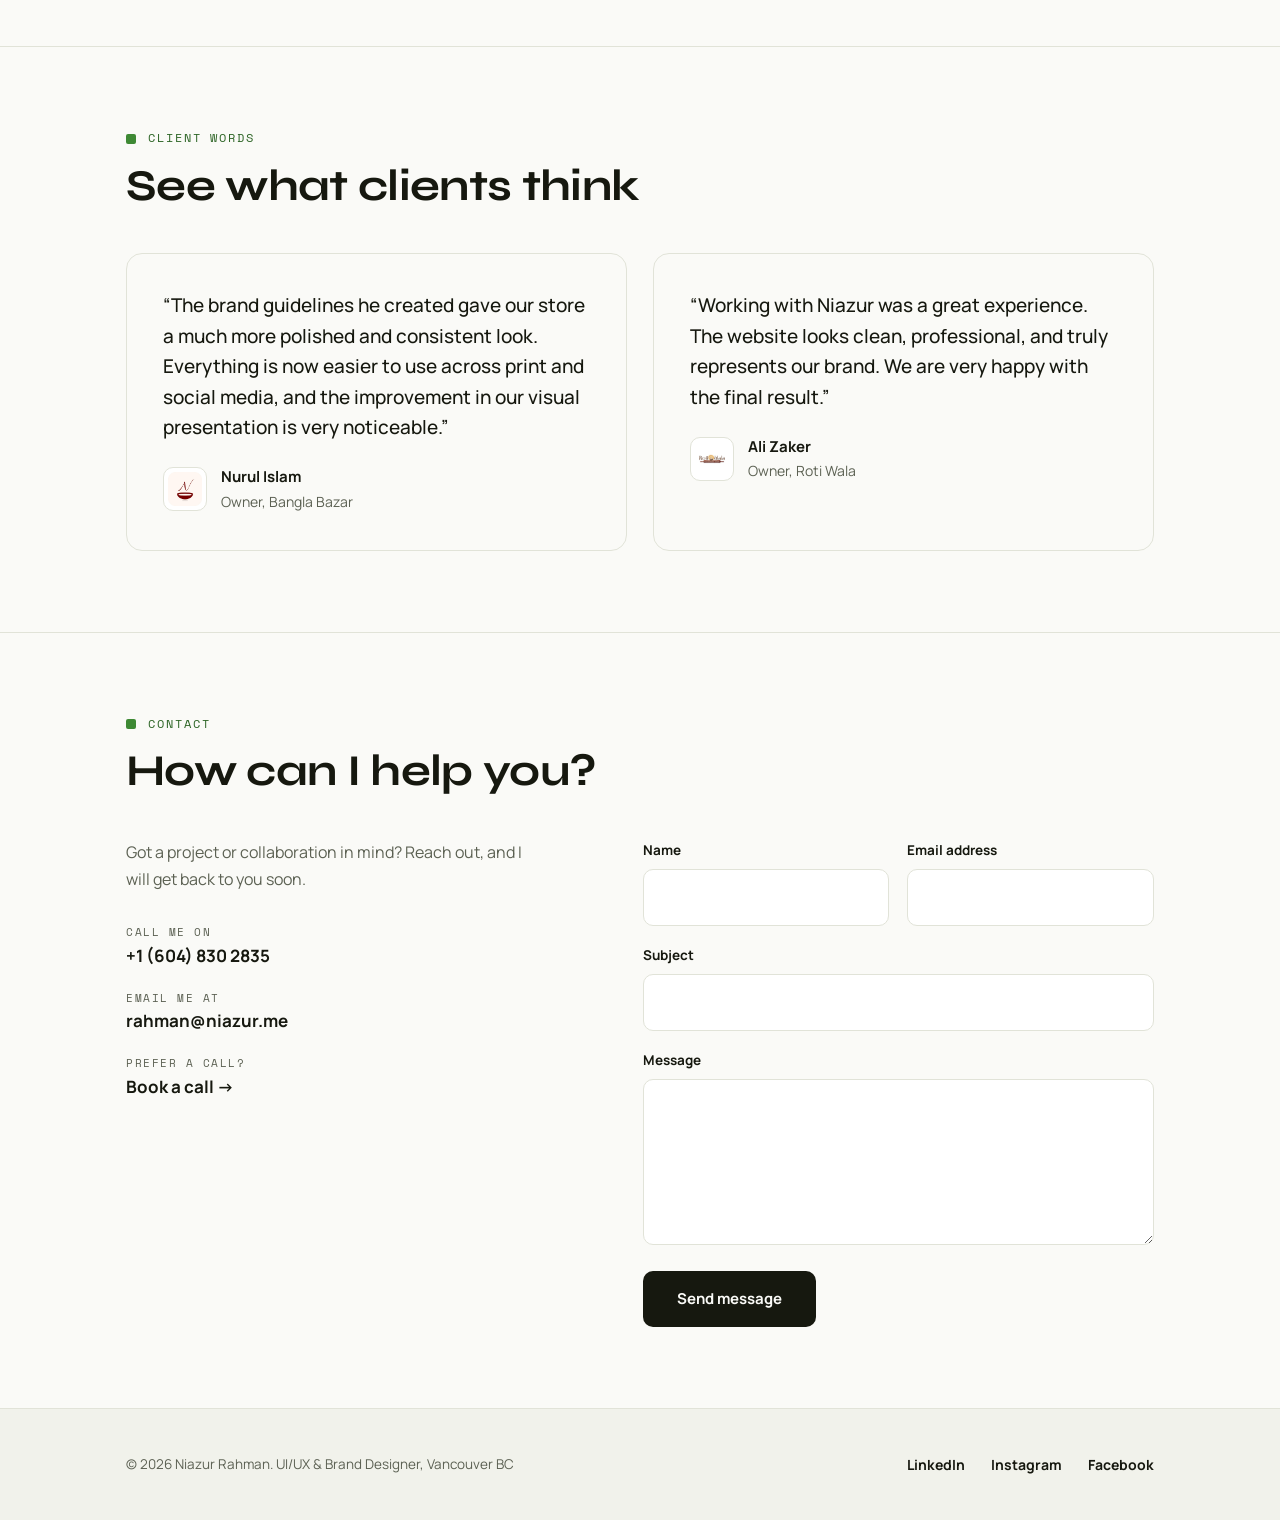
==== commit 786259db: "Refactor portrait-ring class and update social links Removed 'reveal' class from portrait-ring div a" ====
--- a/index.html
+++ b/index.html
@@ -56,7 +56,7 @@
           <a class="btn btn-ghost" href="#contact">Get in touch</a>
         </div>
       </div>
-      <div class="portrait-ring reveal">
+      <div class="portrait-ring">
         <div class="portrait-frame">
           <img src="portrait.jpg" width="800" height="800" alt="Portrait of Niazur Rahman" fetchpriority="high" decoding="async">
         </div>
@@ -222,9 +222,9 @@
         </div>
         <form id="contactForm" action="https://formsubmit.co/rahman@niazur.me" method="POST">
           <input type="hidden" name="_subject" value="New message from niazur.me">
+          <input type="hidden" name="_url" value="https://niazur.me/">
           <input type="hidden" name="_captcha" value="false">
           <input type="hidden" name="_template" value="table">
-          <input type="hidden" name="_next" value="https://niazur.me/thanks.html">
           <div class="hp" aria-hidden="true">
             <label for="company">Leave this field empty</label>
             <input id="company" type="text" name="_honey" tabindex="-1" autocomplete="off">
@@ -259,9 +259,9 @@
   <div class="wrap foot">
     <p class="small">&copy; 2026 Niazur Rahman. UI/UX &amp; Brand Designer, Vancouver BC</p>
     <ul class="socials">
-      <li><a href="https://www.linkedin.com/in/niazur" target="_blank" rel="noopener">LinkedIn</a></li>
-      <li><a href="https://www.instagram.com/niaz_raahman/" target="_blank" rel="noopener">Instagram</a></li>
-      <li><a href="https://www.facebook.com/niazur.rahman.n" target="_blank" rel="noopener">Facebook</a></li>
+      <li><a href="https://www.linkedin.com/in/niazur" target="_blank" rel="noopener noreferrer">LinkedIn</a></li>
+      <li><a href="https://www.instagram.com/niaz_raahman" target="_blank" rel="noopener noreferrer">Instagram</a></li>
+      <li><a href="https://www.facebook.com/niazur.rahman.n" target="_blank" rel="noopener noreferrer">Facebook</a></li>
     </ul>
   </div>
 </footer>
@@ -284,7 +284,7 @@
   },
   "sameAs": [
     "https://www.linkedin.com/in/niazur",
-    "https://www.instagram.com/niaz_raahman/",
+    "https://www.instagram.com/niaz_raahman",
     "https://www.facebook.com/niazur.rahman.n"
   ]
 }
--- a/styles.css
+++ b/styles.css
@@ -12,7 +12,7 @@
   --green-soft:#E9F2E4;
   --line:      #E1E3D8;
   --max: 1140px;
-  --pad: clamp(20px, 5vw, 56px);
+  --pad: clamp(24px, 5.5vw, 56px);
   --header-h: 70px;
 }
 
@@ -125,9 +125,9 @@
 .text-link:hover, .text-link:focus-visible{ text-decoration:underline; text-underline-offset:4px; }
 
 /* ---------- Hero (home) ---------- */
-.hero{ padding:clamp(64px, 10vh, 120px) 0; }
+.hero{ padding-block:clamp(64px, 10vh, 120px); }
 .hero-grid{
-  display:grid; grid-template-columns: 1.5fr auto; gap:clamp(36px,6vw,80px);
+  display:grid; grid-template-columns: 1.15fr minmax(0, auto); gap:clamp(36px,6vw,80px);
   align-items:center;
 }
 .status{
@@ -146,7 +146,7 @@
 .hero-actions{ margin-top:38px; display:flex; gap:14px; flex-wrap:wrap; }
 .portrait-frame{
   position:relative;
-  width:min(100%, 280px); aspect-ratio:1/1; flex:none;
+  width:clamp(210px, 24vw, 320px); aspect-ratio:1/1; flex:none;
   border-radius:50%; overflow:hidden;
   background:var(--green-soft); border:1px solid var(--line);
 }
@@ -302,7 +302,7 @@
 .socials a:hover{ color:var(--green-ink); }
 
 /* ---------- Case study pages ---------- */
-.case-hero{ padding:clamp(56px,9vh,100px) 0 clamp(40px,6vh,64px); }
+.case-hero{ padding-block:clamp(56px,9vh,100px) clamp(40px,6vh,64px); }
 .case-hero h1{ font-size:clamp(36px,5.6vw,66px); margin-top:16px; max-width:18ch; }
 .case-hero .intro{ margin-top:24px; max-width:62ch; font-size:clamp(16px,1.7vw,18.5px); color:var(--muted); }
 .case-meta{
@@ -314,7 +314,7 @@
 .case-meta .v{ font-weight:700; font-size:15px; margin-top:4px; }
 @media (max-width: 720px){ .case-meta{ grid-template-columns:1fr 1fr; } }
 
-.case-body{ padding:clamp(40px,6vh,72px) 0; border-top:none; }
+.case-body{ padding-block:clamp(40px,6vh,72px); border-top:none; }
 .case-section{ margin-bottom:clamp(48px,7vh,80px); }
 .case-section h2{ font-size:clamp(24px,3vw,34px); margin-bottom:18px; }
 .case-section p{ color:var(--muted); max-width:70ch; font-size:16.5px; }
@@ -346,7 +346,7 @@
 }
 
 /* ---------- Simple message pages (thanks, not found) ---------- */
-.msg{ padding:clamp(80px,14vh,160px) 0; text-align:center; }
+.msg{ padding-block:clamp(80px,14vh,160px); text-align:center; }
 .msg h1{ font-size:clamp(32px,5vw,56px); margin:18px 0 20px; }
 .msg p{ color:var(--muted); max-width:52ch; margin:0 auto 32px; }
 .msg .label{ justify-content:center; }
@@ -367,13 +367,3 @@
   a[href^="http"]::after{ content:" (" attr(href) ")"; font-size:9pt; color:#555; }
   section{ border:none; page-break-inside:avoid; }
 }
-
-/* ---------- Utility pages (404, thanks) ---------- */
-.msg{
-  padding:clamp(80px,16vh,160px) 0;
-  display:flex; flex-direction:column; align-items:flex-start; gap:20px;
-  min-height:52vh;
-}
-.msg h1{ font-size:clamp(34px,5.2vw,58px); max-width:16ch; }
-.msg p{ color:var(--muted); max-width:52ch; font-size:17px; }
-.msg .btn{ margin-top:10px; }
